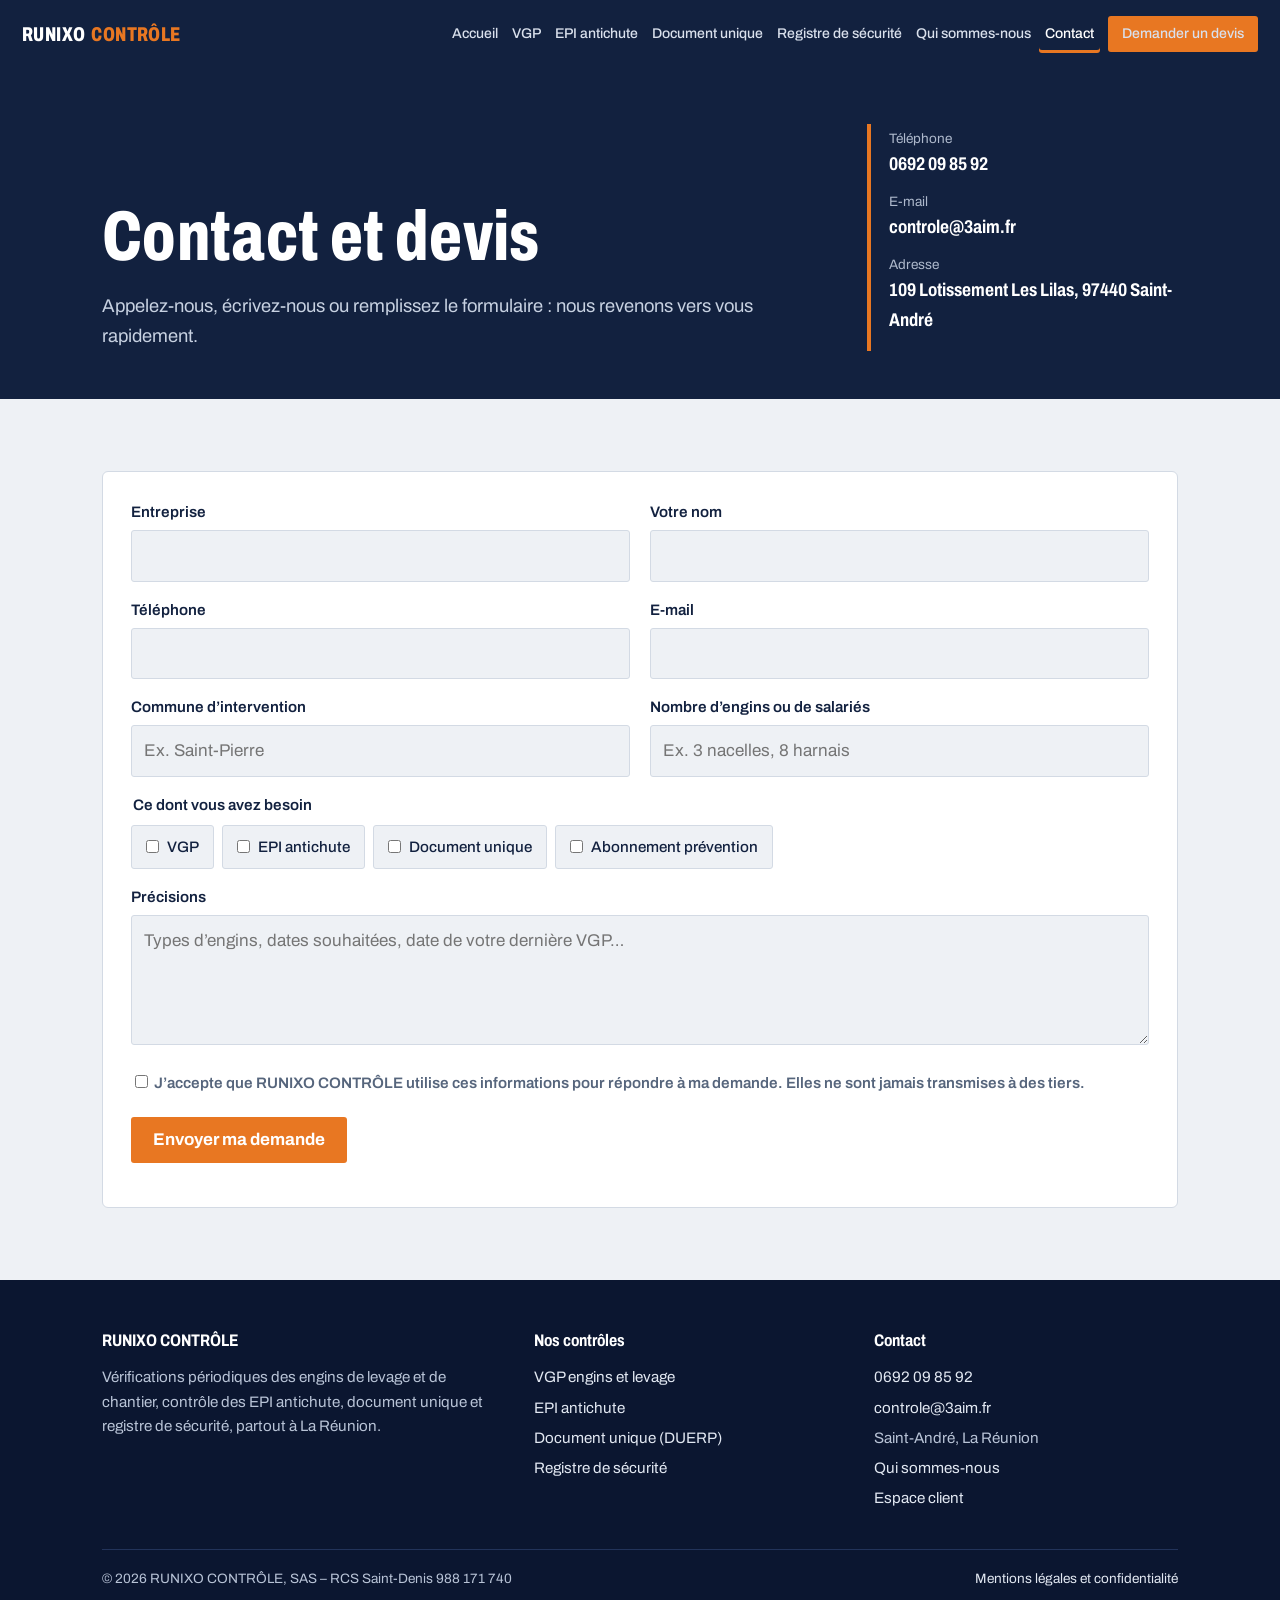
==== contact.html @ d02f0254 "Add files via upload" ====
<!DOCTYPE html>
<html lang="fr">
<head>
<meta charset="utf-8">
<meta name="viewport" content="width=device-width, initial-scale=1, viewport-fit=cover">
<title>Contact et demande de devis – RUNIXO CONTRÔLE</title>
<meta name="description" content="Contactez RUNIXO CONTRÔLE ou demandez un devis pour vos VGP, contrôles EPI antichute, document unique ou abonnement prévention.">
<meta name="theme-color" content="#12213F">
<link rel="icon" href="data:image/svg+xml,%3Csvg xmlns='http://www.w3.org/2000/svg' viewBox='0 0 32 32'%3E%3Crect width='32' height='32' rx='4' fill='%2312213F'/%3E%3Cpath d='M9 16.5l4.5 4.5L23 11' stroke='%23E87722' stroke-width='4' fill='none'/%3E%3C/svg%3E">
<link rel="preconnect" href="https://fonts.googleapis.com">
<link rel="preconnect" href="https://fonts.gstatic.com" crossorigin>
<link href="https://fonts.googleapis.com/css2?family=Archivo:wdth,wght@62..125,400..800&display=swap" rel="stylesheet">
<link rel="stylesheet" href="style.css">
</head>
<body>
<header class="top">
  <div class="wrap">
    <a class="brand" href="index.html" aria-label="RUNIXO CONTRÔLE, accueil">RUNIXO <b>CONTRÔLE</b></a>
    <button class="menu-btn" aria-expanded="false" aria-controls="nav">Menu</button>
    <nav class="nav" id="nav" aria-label="Navigation principale">
      <a href="index.html">Accueil</a><a href="vgp.html">VGP</a><a href="epi.html">EPI antichute</a><a href="duerp.html">Document unique</a><a href="registre.html">Registre de sécurité</a><a href="qui-sommes-nous.html">Qui sommes-nous</a><a href="contact.html" aria-current="page">Contact</a>
      <a class="btn btn-or" href="contact.html">Demander un devis</a>
    </nav>
  </div>
</header>
<main>
<section class="page-head"><div class="wrap">
  <div>
    <h1>Contact et devis</h1>
    <p class="lead">Appelez-nous, écrivez-nous ou remplissez le formulaire : nous revenons vers vous rapidement.</p>
  </div>
  <div class="facts">
    <div><span>Téléphone</span><strong><a href="tel:+262692098592" style="color:#fff;text-decoration:none">0692 09 85 92</a></strong></div>
    <div><span>E-mail</span><strong><a href="mailto:controle@3aim.fr" style="color:#fff;text-decoration:none">controle@3aim.fr</a></strong></div>
    <div><span>Adresse</span><strong>109 Lotissement Les Lilas, 97440 Saint-André</strong></div>
  </div>
</div></section>

<section class="sec"><div class="wrap">
  <form class="form" id="devis-form" novalidate>
    <div><label for="f-ent">Entreprise</label><input id="f-ent" name="entreprise" required autocomplete="organization"></div>
    <div><label for="f-nom">Votre nom</label><input id="f-nom" name="nom" required autocomplete="name"></div>
    <div><label for="f-tel">Téléphone</label><input id="f-tel" name="telephone" type="tel" required autocomplete="tel" inputmode="tel"></div>
    <div><label for="f-mail">E-mail</label><input id="f-mail" name="email" type="email" required autocomplete="email"></div>
    <div><label for="f-com">Commune d’intervention</label><input id="f-com" name="commune" placeholder="Ex. Saint-Pierre"></div>
    <div><label for="f-nb">Nombre d’engins ou de salariés</label><input id="f-nb" name="quantite" placeholder="Ex. 3 nacelles, 8 harnais"></div>
    <fieldset class="full">
      <legend>Ce dont vous avez besoin</legend>
      <div class="choices">
        <label><input type="checkbox" name="besoin" value="VGP engins et levage"> VGP</label>
        <label><input type="checkbox" name="besoin" value="Contrôle EPI antichute"> EPI antichute</label>
        <label><input type="checkbox" name="besoin" value="Document unique (DUERP)" id="c-duerp"> Document unique</label>
        <label><input type="checkbox" name="besoin" value="Abonnement prévention" id="c-abo"> Abonnement prévention</label>
      </div>
    </fieldset>
    <div class="full"><label for="f-msg">Précisions</label><textarea id="f-msg" name="message" placeholder="Types d’engins, dates souhaitées, date de votre dernière VGP…"></textarea></div>
    <input class="hp" type="text" name="site_web" tabindex="-1" autocomplete="off" aria-hidden="true">
    <label class="consent full"><input type="checkbox" id="f-ok" required> J’accepte que RUNIXO CONTRÔLE utilise ces informations pour répondre à ma demande. Elles ne sont jamais transmises à des tiers.</label>
    <div class="full"><button class="btn btn-or" type="submit">Envoyer ma demande</button></div>
    <p class="form-msg" id="f-msg-out" role="status"></p>
  </form>
</div></section>

</main>
<footer class="foot">
  <div class="wrap">
    <div class="cols">
      <div>
        <h4>RUNIXO CONTRÔLE</h4>
        <p>Vérifications périodiques des engins de levage et de chantier, contrôle des EPI antichute, document unique et registre de sécurité, partout à La Réunion.</p>
      </div>
      <div>
        <h4>Nos contrôles</h4>
        <ul>
          <li><a href="vgp.html">VGP engins et levage</a></li>
          <li><a href="epi.html">EPI antichute</a></li>
          <li><a href="duerp.html">Document unique (DUERP)</a></li>
          <li><a href="registre.html">Registre de sécurité</a></li>
        </ul>
      </div>
      <div>
        <h4>Contact</h4>
        <ul>
          <li><a href="tel:+262692098592">0692 09 85 92</a></li>
          <li><a href="mailto:controle@3aim.fr">controle@3aim.fr</a></li>
          <li>Saint-André, La Réunion</li>
          <li><a href="qui-sommes-nous.html">Qui sommes-nous</a></li>
          <li><a href="https://espace.3aim.fr">Espace client</a></li>
        </ul>
      </div>
    </div>
    <div class="legal">
      <span>© 2026 RUNIXO CONTRÔLE, SAS – RCS Saint-Denis 988 171 740</span>
      <span><a href="mentions-legales.html">Mentions légales et confidentialité</a></span>
    </div>
  </div>
</footer>
<script src="script.js"></script>
</body>
</html>
---- style.css ----
/* RUNIXO CONTRÔLE — controle.3aim.fr */
:root{
  --navy:#12213F; --navy-2:#1A3A6B; --orange:#E87722; --orange-dk:#C45F12;
  --bg:#EEF1F5; --surface:#FFFFFF; --text:#12213F; --muted:#56657C; --line:#D3DAE4;
  --tag:#FFFFFF; --hero-ink:#FFFFFF;
  --maxw:1120px;
  color-scheme:light;
  box-sizing:border-box;
  padding-top:env(safe-area-inset-top,0px);
  padding-bottom:env(safe-area-inset-bottom,0px);
}
@media (prefers-color-scheme:dark){
  :root:not([data-theme="light"]){--bg:#0D1526;--surface:#15213A;--text:#E7ECF4;--muted:#9EABC0;--line:#273652;--tag:#F4F6F9;color-scheme:dark}
}
:root[data-theme="dark"]{--bg:#0D1526;--surface:#15213A;--text:#E7ECF4;--muted:#9EABC0;--line:#273652;--tag:#F4F6F9;color-scheme:dark}
*,*::before,*::after{box-sizing:inherit}
html{scroll-padding-top:calc(env(safe-area-inset-top,0px) + 80px)}
body{margin:0;background:var(--bg);color:var(--text);font-family:"Archivo",system-ui,-apple-system,"Segoe UI",Roboto,Arial,sans-serif;font-size:17px;line-height:1.6;-webkit-font-smoothing:antialiased}
img{max-width:100%;height:auto;display:block}
a{color:inherit}
:focus-visible{outline:3px solid var(--orange);outline-offset:3px}
.wrap{max-width:var(--maxw);margin:0 auto;padding:0 22px}
h1,h2,h3{font-stretch:72%;font-weight:800;line-height:1.05;letter-spacing:.005em;margin:0}
h1{font-size:clamp(2.4rem,6.4vw,4.4rem)}
h2{font-size:clamp(1.8rem,3.6vw,2.6rem);margin-bottom:.5em}
h3{font-size:1.35rem;margin-bottom:.35em}
p{margin:0 0 1em;max-width:68ch}
.lead{font-size:1.15rem;color:var(--muted)}

/* En-tête */
body::before{content:"";position:fixed;inset:0 0 auto;height:env(safe-area-inset-top,0px);z-index:60;background:#12213F}
.top{position:sticky;top:env(safe-area-inset-top,0px);z-index:50;background:#12213F;color:#fff}
.top .wrap{display:flex;align-items:center;gap:18px;min-height:68px}
.brand{display:flex;align-items:baseline;gap:6px;text-decoration:none;font-stretch:70%;font-weight:800;font-size:1.45rem;letter-spacing:.02em;white-space:nowrap}
.brand b{color:var(--orange);font-weight:800}
.brand img{height:40px;width:auto}
.nav{display:flex;gap:2px;margin-left:auto;align-items:center}
.nav a{white-space:nowrap;text-decoration:none;padding:8px 10px;border-radius:3px;font-size:.95rem;font-weight:500;color:#D9E0EC}
.nav a:hover{color:#fff;background:rgba(255,255,255,.08)}
.nav a[aria-current="page"]{color:#fff;box-shadow:inset 0 -3px 0 var(--orange)}
.btn{display:inline-flex;align-items:center;justify-content:center;gap:8px;text-decoration:none;font:inherit;font-weight:700;border:0;border-radius:3px;padding:13px 22px;cursor:pointer;line-height:1.2}
.btn-or{background:var(--orange);color:#fff}
.btn-or:hover{background:var(--orange-dk)}
.btn-line{background:transparent;color:inherit;box-shadow:inset 0 0 0 2px currentColor}
.top .btn{padding:10px 16px;margin-left:8px}
.menu-btn{display:none;margin-left:auto;background:transparent;color:#fff;border:1px solid rgba(255,255,255,.35);border-radius:3px;padding:8px 12px;font:inherit;font-weight:600;cursor:pointer}
@media (max-width:1140px){
  .menu-btn{display:block}
  .nav{display:none;position:absolute;left:0;right:0;top:100%;flex-direction:column;align-items:stretch;background:#12213F;padding:8px 22px 18px;border-top:1px solid rgba(255,255,255,.1)}
  .nav.open{display:flex}
  .nav a{padding:12px 4px;font-size:1.05rem}
  .top .btn{margin:10px 0 0}
}

/* Héros d'accueil */
.hero{background:#12213F;color:var(--hero-ink);overflow:hidden}
.hero .wrap{display:grid;grid-template-columns:1.1fr .9fr;gap:48px;align-items:center;padding-top:56px;padding-bottom:64px}
.hero p.lead{color:#C7D1E1;margin-top:20px}
.hero .ctas{display:flex;gap:12px;flex-wrap:wrap;margin-top:28px}
.hero .tel{color:#C7D1E1;margin-top:18px;font-size:.98rem}
.hero .tel a{color:#fff;font-weight:700;text-decoration:none}
.shot{position:relative}
.shot img{border-radius:4px;aspect-ratio:4/5;object-fit:cover;width:100%}
/* L'étiquette de vérification : l'élément signature du site */
.tag{position:absolute;left:-36px;bottom:34px;width:250px;background:var(--tag);color:#12213F;border-radius:6px 6px 6px 30px;box-shadow:0 18px 40px rgba(4,10,25,.45);transform:rotate(-4deg);overflow:hidden}
.tag::before{content:"";position:absolute;left:16px;top:13px;width:14px;height:14px;border-radius:50%;background:#12213F;box-shadow:0 0 0 3px #fff inset}
.tag .t-head{background:var(--orange);color:#fff;padding:10px 14px 10px 42px;font-stretch:75%;font-weight:800;font-size:1.05rem}
.tag dl{margin:0;padding:12px 16px 14px;display:grid;grid-template-columns:auto 1fr;gap:4px 12px;font-size:.88rem}
.tag dt{color:#56657C}
.tag dd{margin:0;font-weight:700}
.tag .ok{color:#1F7A3E}
@media (max-width:860px){
  .hero .wrap{grid-template-columns:1fr;gap:36px;padding-top:36px}
  .tag{left:12px;bottom:18px;width:230px}
}

/* Sections */
.sec{padding:72px 0}
.sec.alt{background:var(--surface)}
.sec-head{max-width:720px;margin-bottom:36px}

/* Tableau des contrôles */
.board{border-top:3px solid var(--navy-2)}
.board-row{display:grid;grid-template-columns:1.1fr 1.7fr .8fr .8fr auto;gap:22px;align-items:center;padding:22px 4px;border-bottom:1px solid var(--line);text-decoration:none}
.board-row:hover h3{color:var(--orange)}
.board-row p{margin:0;color:var(--muted);font-size:.98rem}
.board-row .k{display:block;font-size:.8rem;color:var(--muted)}
.board-row .v{font-weight:700;font-variant-numeric:tabular-nums}
.board-row .go{font-weight:700;color:var(--orange);white-space:nowrap}
.board-head{display:grid;grid-template-columns:1.1fr 1.7fr .8fr .8fr auto;gap:22px;padding:10px 4px;font-size:.85rem;color:var(--muted)}
@media (max-width:860px){
  .board-head{display:none}
  .board-row{grid-template-columns:1fr 1fr;gap:8px 18px}
  .board-row h3,.board-row>p{grid-column:1/-1}
  .board-row .go{grid-column:1/-1}
}
@media (min-width:861px){.board-row .k{display:none}}

/* Étapes (une vraie séquence) */
.steps{list-style:none;margin:0;padding:0;display:grid;grid-template-columns:repeat(4,1fr);gap:0;counter-reset:s}
.steps li{counter-increment:s;padding:0 22px 0 0;position:relative}
.steps li::before{content:counter(s);display:flex;align-items:center;justify-content:center;width:44px;height:44px;border-radius:50%;background:var(--orange);color:#fff;font-weight:800;font-size:1.15rem;margin-bottom:14px;position:relative;z-index:1}
.steps li::after{content:"";position:absolute;top:21px;left:44px;right:0;height:2px;background:var(--line)}
.steps li:last-child::after{display:none}
.steps p{color:var(--muted);font-size:.98rem}
@media (max-width:860px){.steps{grid-template-columns:1fr 1fr;gap:28px}.steps li::after{display:none}}
@media (max-width:520px){.steps{grid-template-columns:1fr}}

/* Bandeau */
.band{background:var(--orange);color:#fff}
.band .wrap{display:flex;gap:24px;align-items:center;justify-content:space-between;flex-wrap:wrap;padding-top:36px;padding-bottom:36px}
.band h2{margin:0;color:#fff}
.band p{margin:6px 0 0;color:#FFF1E6}
.band .btn{background:#12213F;color:#fff}

/* Pages de service */
.page-head{background:#12213F;color:#fff;padding:56px 0 48px}
.page-head .wrap{display:grid;grid-template-columns:1.4fr .6fr;gap:40px;align-items:end}
.page-head p.lead{color:#C7D1E1;margin:18px 0 0}
.facts{border-left:4px solid var(--orange);padding:4px 0 4px 18px}
.facts div{margin-bottom:12px}
.facts span{display:block;font-size:.85rem;color:#AEB9CC}
.facts strong{font-size:1.15rem;font-stretch:80%}
@media (max-width:860px){.page-head .wrap{grid-template-columns:1fr}}
.split{display:grid;grid-template-columns:1fr 1fr;gap:56px;align-items:start}
@media (max-width:860px){.split{grid-template-columns:1fr;gap:32px}}
.checks{list-style:none;margin:0 0 1em;padding:0}
.checks li{padding:10px 0 10px 32px;border-bottom:1px solid var(--line);position:relative}
.checks li::before{content:"";position:absolute;left:4px;top:17px;width:14px;height:8px;border-left:3px solid var(--orange);border-bottom:3px solid var(--orange);transform:rotate(-45deg)}
.figure img{border-radius:4px;width:100%;aspect-ratio:4/3;object-fit:cover}
.figure figcaption{font-size:.9rem;color:var(--muted);margin-top:8px}
.figure{margin:0}
.note{background:var(--surface);border-left:4px solid var(--navy-2);padding:16px 20px;border-radius:0 4px 4px 0;font-size:.98rem}
.sec.alt .note{background:var(--bg)}
.thumbs{display:grid;grid-template-columns:repeat(3,1fr);gap:12px}
.thumbs img{aspect-ratio:1;object-fit:cover;border-radius:4px;width:100%}
.thumbs .ph{aspect-ratio:1;border-radius:4px;border:2px dashed var(--line);display:flex;align-items:center;justify-content:center;color:var(--muted);font-size:.9rem;text-align:center;padding:10px}

/* Tarifs */
.price{background:var(--surface);border:2px solid var(--navy-2);border-radius:6px;overflow:hidden}
.price .p-top{background:#12213F;color:#fff;padding:24px 26px}
.price .amount{font-stretch:62%;font-weight:800;font-size:4rem;line-height:1}
.price .amount small{font-size:1.1rem;font-stretch:90%;font-weight:600;margin-left:6px}
.price .p-body{padding:22px 26px}
.price.side{border-color:var(--line)}
.price.side .p-top{background:var(--bg);color:var(--text)}
.price.side .amount{font-size:3rem}
.prices{display:grid;grid-template-columns:1.3fr 1fr;gap:24px;align-items:start}
@media (max-width:860px){.prices{grid-template-columns:1fr}}
.small{font-size:.9rem;color:var(--muted)}

/* Formulaire */
.form{display:grid;grid-template-columns:1fr 1fr;gap:16px 20px;background:var(--surface);padding:28px;border-radius:6px;border:1px solid var(--line)}
.form .full{grid-column:1/-1}
.form label{display:block;font-weight:600;font-size:.95rem;margin-bottom:6px}
.form input,.form select,.form textarea{width:100%;font:inherit;padding:11px 12px;border:1px solid var(--line);border-radius:3px;background:var(--bg);color:var(--text)}
.form textarea{min-height:130px;resize:vertical}
.form fieldset{border:0;margin:0;padding:0}
.form legend{font-weight:600;font-size:.95rem;margin-bottom:8px}
.choices{display:flex;flex-wrap:wrap;gap:8px}
.choices label{display:flex;align-items:center;gap:8px;font-weight:500;margin:0;padding:9px 14px;border:1px solid var(--line);border-radius:3px;cursor:pointer;background:var(--bg)}
.choices input{width:auto;margin:0;accent-color:var(--orange)}
.consent{display:flex;gap:10px;align-items:flex-start;font-size:.92rem;color:var(--muted)}
.consent input{width:auto;margin-top:5px;accent-color:var(--orange)}
.form-msg{grid-column:1/-1;margin:0;font-weight:600}
.form-msg.ok{color:#1F7A3E}
.form-msg.err{color:#B42318}
@media (max-width:640px){.form{grid-template-columns:1fr;padding:20px}}
.hp{position:absolute;left:-9999px}

/* Pied de page */
.foot{background:#0B1630;color:#B8C3D6;padding:48px 0 28px;font-size:.95rem}
.foot .cols{display:grid;grid-template-columns:1.3fr 1fr 1fr;gap:36px}
.foot h4{color:#fff;font-stretch:80%;font-size:1.05rem;margin:0 0 10px}
.foot a{color:#E2E8F2;text-decoration:none}
.foot a:hover{color:var(--orange)}
.foot ul{list-style:none;margin:0;padding:0}
.foot li{margin-bottom:6px}
.foot .legal{border-top:1px solid #22335A;margin-top:32px;padding-top:18px;font-size:.85rem;display:flex;gap:18px;flex-wrap:wrap;justify-content:space-between}
@media (max-width:760px){.foot .cols{grid-template-columns:1fr}}

.prose h2{margin-top:1.4em;font-size:1.6rem}
.prose{max-width:760px}

@media (prefers-reduced-motion:no-preference){
  .tag{animation:tagin .7s .25s both cubic-bezier(.2,.8,.2,1)}
  @keyframes tagin{from{opacity:0;transform:translateY(24px) rotate(-12deg)}to{opacity:1;transform:rotate(-4deg)}}
}

/* Version sans photos : étiquette seule dans le héros */
.tag.solo{position:relative;left:auto;bottom:auto;width:100%;max-width:340px;justify-self:center;font-size:1.05rem}
.tag.solo .t-head{font-size:1.2rem;padding:14px 18px 14px 48px}
.tag.solo::before{left:18px;top:17px}
.tag.solo dl{padding:16px 20px 18px;gap:8px 16px;font-size:1rem}
@media (max-width:860px){.tag.solo{left:auto;bottom:auto;width:100%;max-width:320px;justify-self:start}}

/* Tuiles d'accueil */
.tiles{display:grid;grid-template-columns:repeat(4,1fr);gap:18px}
.tile{display:flex;flex-direction:column;background:var(--surface);border-top:5px solid var(--orange);border-radius:0 0 6px 6px;padding:24px 22px 22px;text-decoration:none;min-height:220px}
.tile h2{font-size:1.7rem;margin-bottom:.4em}
.tile p{color:var(--muted);font-size:.98rem;flex:1}
.tile .t-price{font-weight:800;font-stretch:80%;font-size:1.2rem;color:var(--text)}
.tile:hover h2{color:var(--orange)}
@media (max-width:980px){.tiles{grid-template-columns:1fr 1fr}}
@media (max-width:520px){.tiles{grid-template-columns:1fr}.tile{min-height:0}}
.h3{font-size:1.35rem;margin-bottom:.35em}
.hero .wrap{padding-bottom:56px}
.top .wrap{max-width:1320px}
@media (min-width:1141px){.nav a{padding:8px 9px;font-size:.93rem}.top .btn{padding:10px 14px;margin-left:6px}}
@media (min-width:1141px) and (max-width:1300px){.brand{font-size:1.25rem}.nav a{padding:8px 6px;font-size:.88rem}}
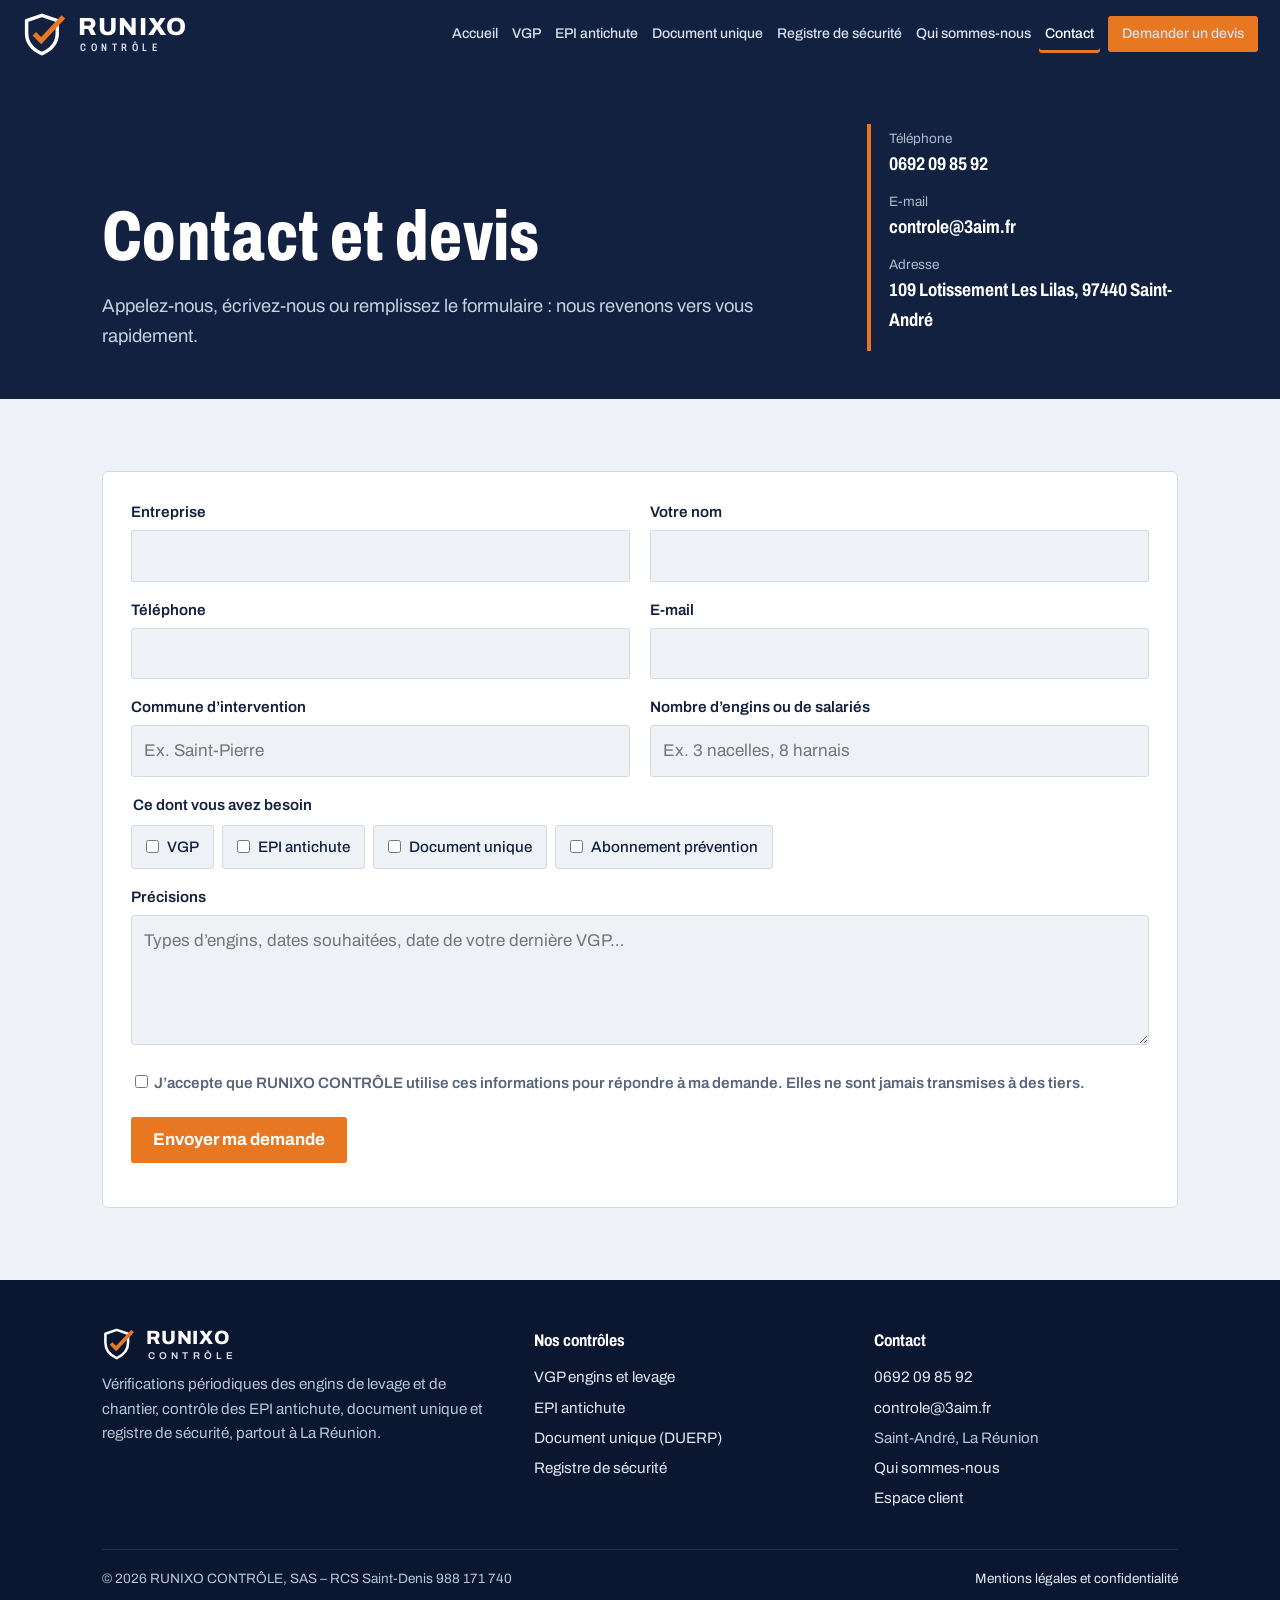
==== commit 7215bb0b: "Add files via upload" ====
--- a/contact.html
+++ b/contact.html
@@ -6,7 +6,7 @@
 <title>Contact et demande de devis – RUNIXO CONTRÔLE</title>
 <meta name="description" content="Contactez RUNIXO CONTRÔLE ou demandez un devis pour vos VGP, contrôles EPI antichute, document unique ou abonnement prévention.">
 <meta name="theme-color" content="#12213F">
-<link rel="icon" href="data:image/svg+xml,%3Csvg xmlns='http://www.w3.org/2000/svg' viewBox='0 0 32 32'%3E%3Crect width='32' height='32' rx='4' fill='%2312213F'/%3E%3Cpath d='M9 16.5l4.5 4.5L23 11' stroke='%23E87722' stroke-width='4' fill='none'/%3E%3C/svg%3E">
+<link rel="icon" href="data:image/svg+xml,%3Csvg xmlns='http://www.w3.org/2000/svg' viewBox='0 0 120 112'%3E%3Cpath d='M52 6 L92 20 V52 C92 78 75 96 52 106 C29 96 12 78 12 52 V20 Z' fill='%23fff' stroke='%2312213F' stroke-width='9' stroke-linejoin='round'/%3E%3Cpath d='M32 54 L50 72 L108 10' fill='none' stroke='%23E87722' stroke-width='13'/%3E%3C/svg%3E">
 <link rel="preconnect" href="https://fonts.googleapis.com">
 <link rel="preconnect" href="https://fonts.gstatic.com" crossorigin>
 <link href="https://fonts.googleapis.com/css2?family=Archivo:wdth,wght@62..125,400..800&display=swap" rel="stylesheet">
@@ -15,7 +15,7 @@
 <body>
 <header class="top">
   <div class="wrap">
-    <a class="brand" href="index.html" aria-label="RUNIXO CONTRÔLE, accueil">RUNIXO <b>CONTRÔLE</b></a>
+    <a class="brand" href="index.html" aria-label="RUNIXO CONTRÔLE, accueil"><svg class="logo" viewBox="0 0 120 112" aria-hidden="true"><path d="M52 6 L92 20 V52 C92 78 75 96 52 106 C29 96 12 78 12 52 V20 Z" fill="none" stroke="currentColor" stroke-width="9" stroke-linejoin="round"/><path d="M32 54 L50 72 L108 10" fill="none" stroke="#E87722" stroke-width="13"/></svg><span class="wm"><b>RUNIXO</b><small>CONTRÔLE</small></span></a>
     <button class="menu-btn" aria-expanded="false" aria-controls="nav">Menu</button>
     <nav class="nav" id="nav" aria-label="Navigation principale">
       <a href="index.html">Accueil</a><a href="vgp.html">VGP</a><a href="epi.html">EPI antichute</a><a href="duerp.html">Document unique</a><a href="registre.html">Registre de sécurité</a><a href="qui-sommes-nous.html">Qui sommes-nous</a><a href="contact.html" aria-current="page">Contact</a>
@@ -66,7 +66,7 @@
   <div class="wrap">
     <div class="cols">
       <div>
-        <h4>RUNIXO CONTRÔLE</h4>
+        <div class="foot-logo"><svg class="logo" viewBox="0 0 120 112" aria-hidden="true"><path d="M52 6 L92 20 V52 C92 78 75 96 52 106 C29 96 12 78 12 52 V20 Z" fill="none" stroke="currentColor" stroke-width="9" stroke-linejoin="round"/><path d="M32 54 L50 72 L108 10" fill="none" stroke="#E87722" stroke-width="13"/></svg><span class="wm"><b>RUNIXO</b><small>CONTRÔLE</small></span></div>
         <p>Vérifications périodiques des engins de levage et de chantier, contrôle des EPI antichute, document unique et registre de sécurité, partout à La Réunion.</p>
       </div>
       <div>
--- a/style.css
+++ b/style.css
@@ -208,3 +208,30 @@
 .top .wrap{max-width:1320px}
 @media (min-width:1141px){.nav a{padding:8px 9px;font-size:.93rem}.top .btn{padding:10px 14px;margin-left:6px}}
 @media (min-width:1141px) and (max-width:1300px){.brand{font-size:1.25rem}.nav a{padding:8px 6px;font-size:.88rem}}
+
+/* Logo bouclier */
+.brand{align-items:center;gap:10px}
+.brand .logo{width:38px;height:36px;color:#fff;flex:none}
+.wm{display:flex;flex-direction:column;line-height:1}
+.wm b{font-stretch:100%;font-weight:800;font-size:1.35rem;letter-spacing:.04em;color:#fff}
+.wm small{font-size:.62rem;font-weight:600;letter-spacing:.42em;color:#D9E0EC;margin-top:3px;padding-left:2px}
+.foot-logo{display:flex;align-items:center;gap:10px;margin-bottom:12px}
+.foot-logo .logo{width:34px;height:32px;color:#fff}
+.foot-logo .wm b{font-size:1.2rem}
+
+/* Vignettes d'engins */
+.engins{display:grid;grid-template-columns:repeat(auto-fill,minmax(215px,1fr));gap:16px}
+.engin{background:var(--surface);border-radius:6px;overflow:hidden;border:1px solid var(--line);display:flex;flex-direction:column}
+.engin img{width:100%;aspect-ratio:216/124;object-fit:cover}
+.engin .e-body{padding:12px 14px 14px;display:flex;flex-direction:column;flex:1}
+.engin h3{font-size:1.1rem;flex:1;margin-bottom:8px}
+.engin .e-price{font-stretch:70%;font-weight:800;font-size:1.8rem;color:var(--orange);line-height:1}
+.engin .e-price small{font-size:.9rem;font-stretch:100%;color:var(--muted)}
+.engin.other{background:var(--bg);border-style:dashed;justify-content:center}
+.engin.other p{color:var(--muted);font-size:.92rem;margin-bottom:10px}
+.sec.alt .engin{background:var(--bg)}
+.prices.even{grid-template-columns:1fr 1fr}
+@media (max-width:860px){.prices.even{grid-template-columns:1fr}}
+.brand .logo{width:46px;height:43px}
+.brand .wm b{font-size:1.55rem}
+.brand .wm small{font-size:.68rem}
